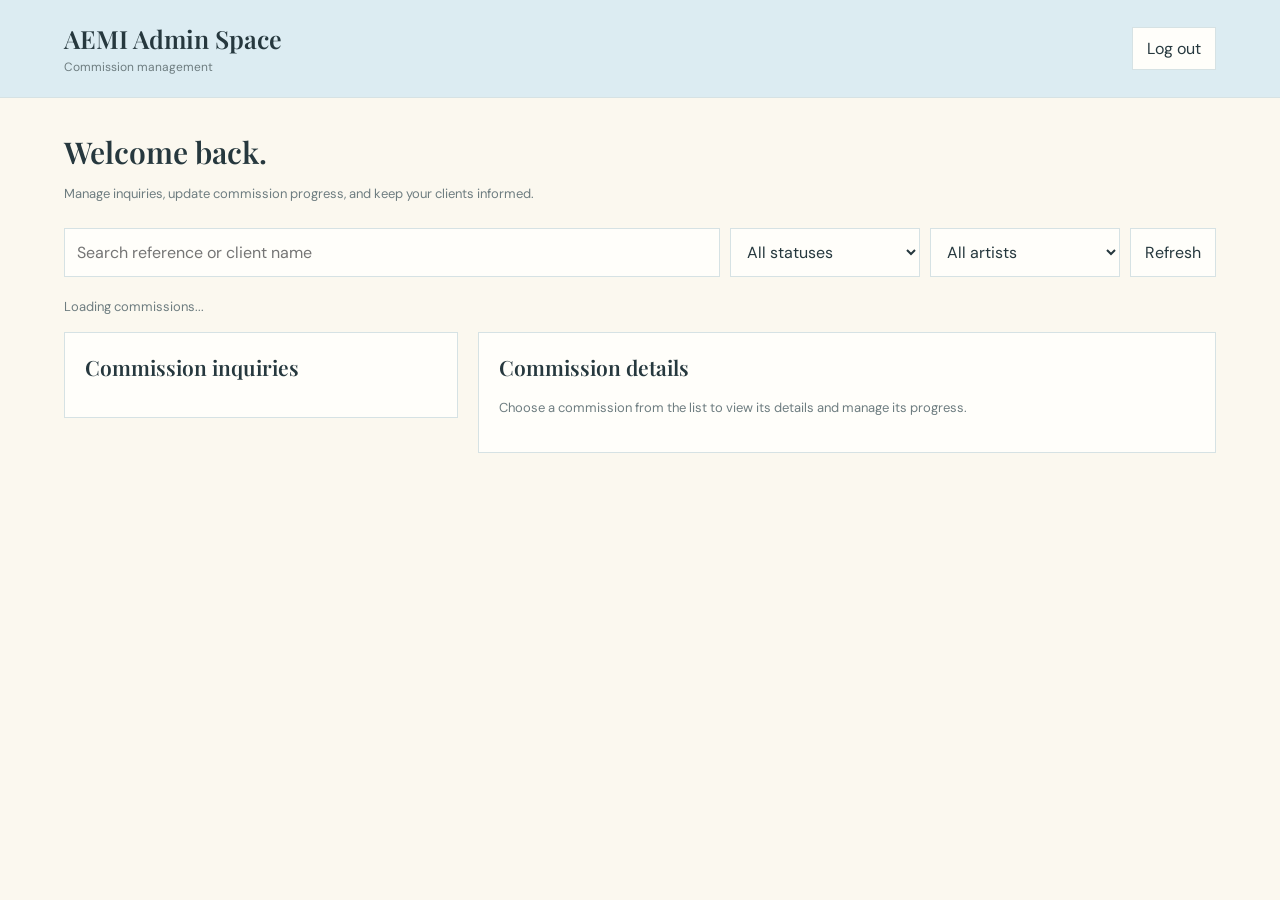
==== admin-dashboard.html @ c2c066cc "Create admin-dashboard.html" ====
<!DOCTYPE html>
<html lang="en">
<head>
  <meta charset="UTF-8">
  <meta name="viewport" content="width=device-width, initial-scale=1.0">
  <title>AEMI Admin Dashboard</title>
  <link rel="preconnect" href="https://fonts.googleapis.com">
  <link rel="preconnect" href="https://fonts.gstatic.com" crossorigin>
  <link href="https://fonts.googleapis.com/css2?family=DM+Sans:wght@400;500;600;700&family=Playfair+Display:wght@500;600;700&display=swap" rel="stylesheet">

  <style>
    :root {
      --blue: #dcecf2;
      --blue-light: #edf5f7;
      --blue-deep: #739aa8;
      --ivory: #fbf8ef;
      --ink: #26383e;
      --muted: #6e7d80;
      --line: #d6e2e4;
      --yellow: #f4e58f;
      --white: #fffefa;
      --red: #a64b4b;
    }

    * { box-sizing: border-box; }

    body {
      margin: 0;
      background: var(--ivory);
      color: var(--ink);
      font-family: "DM Sans", sans-serif;
    }

    button, input, textarea, select { font: inherit; }

    header {
      display: flex;
      justify-content: space-between;
      align-items: center;
      gap: 16px;
      padding: 22px 5%;
      background: var(--blue);
      border-bottom: 1px solid var(--line);
    }

    header h1 {
      margin: 0;
      font: 600 25px "Playfair Display", serif;
    }

    header p {
      margin: 4px 0 0;
      color: var(--muted);
      font-size: 12px;
    }

    button {
      cursor: pointer;
      border: 1px solid var(--line);
      background: var(--white);
      color: var(--ink);
      padding: 10px 14px;
    }

    button:hover { background: var(--yellow); }

    main {
      width: min(1200px, 90%);
      margin: 34px auto 70px;
    }

    .welcome {
      margin-bottom: 26px;
    }

    .welcome h2 {
      margin: 0;
      font: 600 30px "Playfair Display", serif;
    }

    .welcome p {
      color: var(--muted);
      font-size: 13px;
    }

    .toolbar {
      display: flex;
      flex-wrap: wrap;
      gap: 10px;
      margin-bottom: 20px;
    }

    .toolbar input, .toolbar select,
    .field input, .field textarea, .field select {
      width: 100%;
      padding: 12px;
      border: 1px solid var(--line);
      background: var(--white);
      color: var(--ink);
      outline-color: var(--blue-deep);
    }

    .toolbar input { flex: 1 1 220px; }
    .toolbar select { flex: 0 1 190px; }

    .layout {
      display: grid;
      grid-template-columns: minmax(260px, 0.8fr) minmax(0, 1.5fr);
      gap: 20px;
      align-items: start;
    }

    .panel {
      background: var(--white);
      border: 1px solid var(--line);
      padding: 20px;
    }

    .panel h3 {
      margin: 0 0 16px;
      font: 600 21px "Playfair Display", serif;
    }

    #commission-list {
      display: grid;
      gap: 10px;
    }

    .commission-item {
      width: 100%;
      padding: 14px;
      text-align: left;
      background: var(--ivory);
      border: 1px solid var(--line);
    }

    .commission-item.selected {
      border-color: var(--blue-deep);
      background: var(--blue-light);
    }

    .commission-item strong {
      display: block;
      margin-bottom: 5px;
    }

    .commission-item small {
      display: block;
      color: var(--muted);
      line-height: 1.6;
    }

    .status {
      display: inline-block;
      margin-top: 8px;
      padding: 4px 8px;
      background: var(--blue);
      font-size: 11px;
      text-transform: capitalize;
    }

    .detail-empty {
      color: var(--muted);
      font-size: 13px;
      line-height: 1.7;
    }

    .detail-block {
      padding: 13px 0;
      border-bottom: 1px solid var(--line);
    }

    .detail-block:last-child { border-bottom: 0; }

    .detail-label {
      display: block;
      margin-bottom: 5px;
      color: var(--muted);
      font-size: 11px;
      text-transform: uppercase;
      letter-spacing: 0.08em;
    }

    .detail-value {
      white-space: pre-wrap;
      overflow-wrap: anywhere;
      font-size: 14px;
      line-height: 1.7;
    }

    .field {
      display: grid;
      gap: 7px;
      margin: 15px 0;
    }

    .field label {
      font-size: 12px;
      font-weight: 700;
    }

    .field textarea {
      min-height: 90px;
      resize: vertical;
    }

    .primary-button {
      background: var(--blue);
      border-color: var(--blue-deep);
      font-weight: 700;
    }

    .danger-button {
      color: var(--red);
    }

    .history-item {
      padding: 12px 0;
      border-bottom: 1px solid var(--line);
    }

    .history-item:last-child { border-bottom: 0; }

    .history-item strong {
      font-size: 13px;
      text-transform: capitalize;
    }

    .history-item p {
      margin: 6px 0;
      font-size: 13px;
      line-height: 1.6;
    }

    .history-item small {
      color: var(--muted);
      font-size: 11px;
    }

    #message {
      margin: 14px 0;
      color: var(--muted);
      font-size: 13px;
      line-height: 1.6;
    }

    .error { color: var(--red) !important; }

    @media (max-width: 760px) {
      .layout { grid-template-columns: 1fr; }
      header { padding: 18px 5%; }
      header h1 { font-size: 21px; }
      main { margin-top: 25px; }
    }
  </style>
</head>

<body>
  <header>
    <div>
      <h1>AEMI Admin Space</h1>
      <p>Commission management</p>
    </div>
    <button id="logout-button" type="button">Log out</button>
  </header>

  <main>
    <section class="welcome">
      <h2 id="welcome-title">Welcome back.</h2>
      <p>Manage inquiries, update commission progress, and keep your clients informed.</p>
    </section>

    <div class="toolbar">
      <input id="search-input" type="search" placeholder="Search reference or client name">
      <select id="status-filter">
        <option value="">All statuses</option>
        <option value="inquiry_received">Inquiry received</option>
        <option value="discussion">Discussion</option>
        <option value="awaiting_payment">Awaiting payment</option>
        <option value="in_progress">In progress</option>
        <option value="for_review">For review</option>
        <option value="completed">Completed</option>
        <option value="cancelled">Cancelled</option>
      </select>
      <select id="artist-filter">
        <option value="">All artists</option>
        <option value="Yua">Yua</option>
        <option value="CJ">CJ</option>
      </select>
      <button id="refresh-button" type="button">Refresh</button>
    </div>

    <p id="message" role="status">Loading commissions...</p>

    <div class="layout">
      <section class="panel">
        <h3>Commission inquiries</h3>
        <div id="commission-list"></div>
      </section>

      <section class="panel">
        <div id="commission-detail">
          <h3>Commission details</h3>
          <p class="detail-empty">Choose a commission from the list to view its details and manage its progress.</p>
        </div>
      </section>
    </div>
  </main>

  <script type="module">
    import { createClient } from "https://esm.sh/@supabase/supabase-js@2";

    const SUPABASE_URL = "https://sonoqrxbbowgmidzhiwi.supabase.co";
    const SUPABASE_KEY = "sb_publishable_DTd8ysaf9mkHpbzJXGInPA_mkgjWKwO";

    const supabase = createClient(SUPABASE_URL, SUPABASE_KEY);

    const list = document.getElementById("commission-list");
    const detail = document.getElementById("commission-detail");
    const message = document.getElementById("message");
    const searchInput = document.getElementById("search-input");
    const statusFilter = document.getElementById("status-filter");
    const artistFilter = document.getElementById("artist-filter");

    let commissions = [];
    let selectedId = null;
    let currentUser = null;

    const statusLabels = {
      inquiry_received: "Inquiry received",
      discussion: "Discussion",
      awaiting_payment: "Awaiting payment",
      in_progress: "In progress",
      for_review: "For review",
      completed: "Completed",
      cancelled: "Cancelled"
    };

    function setMessage(text, isError = false) {
      message.textContent = text;
      message.classList.toggle("error", isError);
    }

    function formatDate(value) {
      if (!value) return "Not available";
      return new Date(value).toLocaleString();
    }

    function makeElement(tag, className, text) {
      const element = document.createElement(tag);
      if (className) element.className = className;
      if (text !== undefined) element.textContent = text;
      return element;
    }

    async function checkAdmin() {
      const { data: sessionData, error: sessionError } =
        await supabase.auth.getSession();

      if (sessionError || !sessionData.session) {
        window.location.replace("admin.html");
        return false;
      }

      currentUser = sessionData.session.user;

      const { data: profile, error } = await supabase
        .from("admin_users")
        .select("display_name, active")
        .eq("user_id", currentUser.id)
        .maybeSingle();

      if (error || !profile || profile.active !== true) {
        await supabase.auth.signOut();
        window.location.replace("admin.html");
        return false;
      }

      document.getElementById("welcome-title").textContent =
        `Welcome back, ${profile.display_name || "Admin"}.`;

      return true;
    }

    function renderList() {
      const search = searchInput.value.trim().toLowerCase();
      const status = statusFilter.value;
      const artist = artistFilter.value;

      const filtered = commissions.filter(item => {
        const matchesSearch =
          !search ||
          (item.tracking_reference || "").toLowerCase().includes(search) ||
          (item.client_name || "").toLowerCase().includes(search);

        const matchesStatus = !status || item.status === status;

        const matchesArtist =
          !artist || (item.preferred_artist || "").toLowerCase().includes(artist.toLowerCase());

        return matchesSearch && matchesStatus && matchesArtist;
      });

      list.replaceChildren();

      if (!filtered.length) {
        list.append(makeElement("p", "detail-empty", "No matching commissions found."));
        return;
      }

      filtered.forEach(item => {
        const button = makeElement("button", "commission-item");
        button.type = "button";

        if (item.id === selectedId) button.classList.add("selected");

        button.append(
          makeElement("strong", "", item.tracking_reference || "No reference"),
          makeElement("small", "", item.client_name || "Unnamed client"),
          makeElement("small", "", item.preferred_artist || "Artist not specified"),
          makeElement("span", "status", statusLabels[item.status] || item.status || "Unknown")
        );

        button.addEventListener("click", () => {
          selectedId = item.id;
          renderList();
          showCommission(item);
        });

        list.append(button);
      });
    }

    function addDetailBlock(container, label, value) {
      const block = makeElement("div", "detail-block");
      block.append(
        makeElement("span", "detail-label", label),
        makeElement("div", "detail-value", value || "Not provided")
      );
      container.append(block);
    }

    async function showCommission(item) {
      detail.replaceChildren();

      detail.append(makeElement("h3", "", "Commission details"));

      addDetailBlock(detail, "Tracking reference", item.tracking_reference);
      addDetailBlock(detail, "Client", item.client_name);
      addDetailBlock(detail, "Contact", item.client_contact);
      addDetailBlock(detail, "Preferred artist", item.preferred_artist);
      addDetailBlock(detail, "Project details", item.commission_details);
      addDetailBlock(detail, "Date submitted", formatDate(item.created_at));
      addDetailBlock(detail, "Last updated", formatDate(item.updated_at));

      const statusField = makeElement("div", "field");
      const statusLabel = makeElement("label", "", "Commission status");
      const statusSelect = document.createElement("select");
      statusSelect.id = "new-status";

      Object.entries(statusLabels).forEach(([value, label]) => {
        const option = document.createElement("option");
        option.value = value;
        option.textContent = label;
        if (item.status === value) option.selected = true;
        statusSelect.append(option);
      });

      statusField.append(statusLabel, statusSelect);

      const notesField = makeElement("div", "field");
      const notesLabel = makeElement("label", "", "Private admin notes");
      const notesInput = document.createElement("textarea");
      notesInput.id = "admin-notes";
      notesInput.value = item.admin_notes || "";
      notesInput.placeholder = "Notes for AEMI admins only...";
      notesField.append(notesLabel, notesInput);

      const saveNotesButton = makeElement("button", "primary-button", "Save private notes");
      saveNotesButton.type = "button";
      saveNotesButton.addEventListener("click", () => saveAdminNotes(item.id));

      const updateStatusButton = makeElement("button", "primary-button", "Save status");
      updateStatusButton.type = "button";
      updateStatusButton.addEventListener("click", () => saveStatus(item));

      detail.append(statusField, updateStatusButton, notesField, saveNotesButton);

      const historyHeading = makeElement("h3", "", "Public progress history");
      historyHeading.style.marginTop = "28px";
      detail.append(historyHeading);

      const updateField = makeElement("div", "field");
      const updateLabel = makeElement("label", "", "Message visible to the client");
      const updateInput = document.createElement("textarea");
      updateInput.id = "public-update";
      updateInput.placeholder = "Write a short progress update...";
      updateField.append(updateLabel, updateInput);

      const addUpdateButton = makeElement("button", "primary-button", "Add progress update");
      addUpdateButton.type = "button";
      addUpdateButton.addEventListener("click", () => addPublicUpdate(item));

      detail.append(updateField, addUpdateButton);

      const historyContainer = makeElement("div");
      historyContainer.id = "history-container";
      detail.append(historyContainer);

      await loadHistory(item.id, historyContainer);
    }

    async function loadHistory(commissionId, container) {
      container.replaceChildren(makeElement("p", "detail-empty", "Loading history..."));

      const { data, error } = await supabase
        .from("commission_updates")
        .select("status, public_note, created_at")
        .eq("commission_id", commissionId)
        .order("created_at", { ascending: false });

      container.replaceChildren();

      if (error) {
        container.append(makeElement("p", "detail-empty", "Could not load progress history."));
        return;
      }

      if (!data || !data.length) {
        container.append(makeElement("p", "detail-empty", "No progress updates yet."));
        return;
      }

      data.forEach(update => {
        const entry = makeElement("div", "history-item");
        entry.append(
          makeElement("strong", "", statusLabels[update.status] || update.status || "Update"),
          makeElement("p", "", update.public_note || ""),
          makeElement("small", "", formatDate(update.created_at))
        );
        container.append(entry);
      });
    }

    async function saveStatus(item) {
      const newStatus = document.getElementById("new-status").value;

      const { error } = await supabase
        .from("commissions")
        .update({ status: newStatus, updated_at: new Date().toISOString() })
        .eq("id", item.id);

      if (error) {
        setMessage("Status could not be saved: " + error.message, true);
        return;
      }

      setMessage("Commission status saved.");
      await loadCommissions(item.id);
    }

    async function saveAdminNotes(id) {
      const notes = document.getElementById("admin-notes").value;

      const { error } = await supabase
        .from("commissions")
        .update({ admin_notes: notes, updated_at: new Date().toISOString() })
        .eq("id", id);

      if (error) {
        setMessage("Private notes could not be saved: " + error.message, true);
        return;
      }

      setMessage("Private admin notes saved.");
      await loadCommissions(id);
    }

    async function addPublicUpdate(item) {
      const note = document.getElementById("public-update").value.trim();
      const newStatus = document.getElementById("new-status").value;

      if (!note) {
        setMessage("Please write a progress message first.", true);
        return;
      }

      const { error: updateError } = await supabase
        .from("commission_updates")
        .insert({
          commission_id: item.id,
          status: newStatus,
          public_note: note,
          changed_by: currentUser.id
        });

      if (updateError) {
        setMessage("Progress update could not be added: " + updateError.message, true);
        return;
      }

      const { error: statusError } = await supabase
        .from("commissions")
        .update({
          status: newStatus,
          updated_at: new Date().toISOString()
        })
        .eq("id", item.id);

      if (statusError) {
        setMessage("The history entry was added, but the commission status could not be updated: " + statusError.message, true);
        await loadCommissions(item.id);
        return;
      }

      setMessage("Progress update added successfully.");
      await loadCommissions(item.id);
    }

    async function loadCommissions(keepSelectedId = null) {
      setMessage("Loading commissions...");

      const { data, error } = await supabase
        .from("commissions")
        .select("id, tracking_reference, client_name, client_contact, preferred_artist, commission_details, status, admin_notes, created_at, updated_at")
        .order("created_at", { ascending: false });

      if (error) {
        setMessage("Could not load commissions: " + error.message, true);
        return;
      }

      commissions = data || [];
      selectedId = keepSelectedId;

      renderList();

      const selected = commissions.find(item => item.id === selectedId);

      if (selected) {
        await showCommission(selected);
      } else {
        detail.replaceChildren(
          makeElement("h3", "", "Commission details"),
          makeElement("p", "detail-empty", "Choose a commission from the list to view its details and manage its progress.")
        );
      }

      setMessage(`${commissions.length} commission(s) loaded.`);
    }

    document.getElementById("refresh-button").addEventListener("click", () => {
      loadCommissions(selectedId);
    });

    document.getElementById("logout-button").addEventListener("click", async () => {
      await supabase.auth.signOut();
      window.location.replace("admin.html");
    });

    searchInput.addEventListener("input", renderList);
    statusFilter.addEventListener("change", renderList);
    artistFilter.addEventListener("change", renderList);

    if (await checkAdmin()) {
      await loadCommissions();
    }
  </script>
</body>
</html>
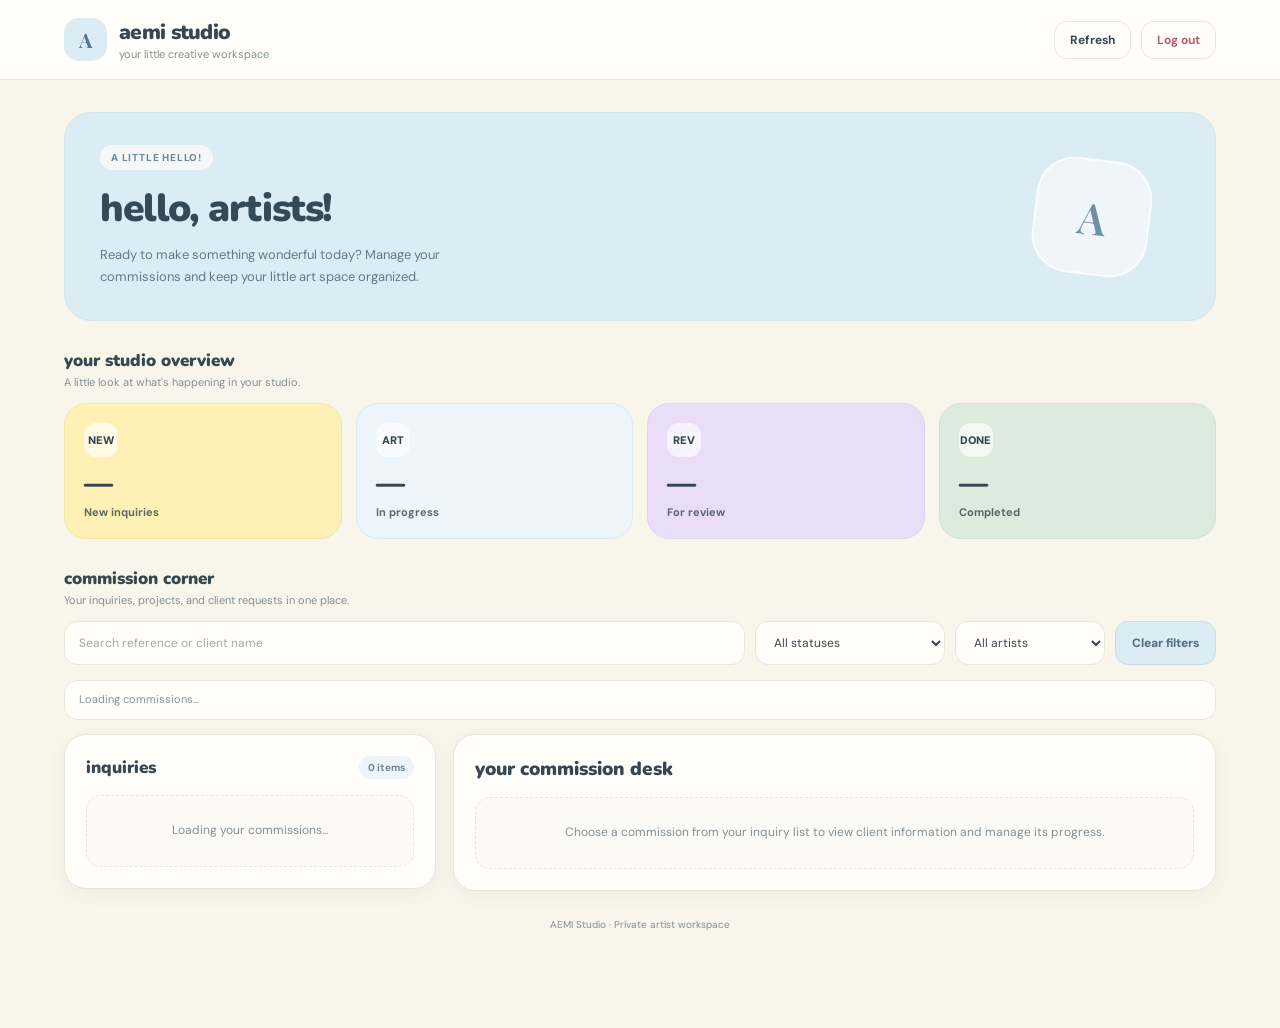
==== commit 1a437829: "Update admin-dashboard.html" ====
--- a/admin-dashboard.html
+++ b/admin-dashboard.html
@@ -1,125 +1,424 @@
+
 <!DOCTYPE html>
 <html lang="en">
 <head>
   <meta charset="UTF-8">
   <meta name="viewport" content="width=device-width, initial-scale=1.0">
-  <title>AEMI Admin Dashboard</title>
+  <meta name="theme-color" content="#f8f5ea">
+  <meta name="description" content="AEMI private artist workspace.">
+  <title>AEMI Studio — Admin Space</title>
+
   <link rel="preconnect" href="https://fonts.googleapis.com">
   <link rel="preconnect" href="https://fonts.gstatic.com" crossorigin>
-  <link href="https://fonts.googleapis.com/css2?family=DM+Sans:wght@400;500;600;700&family=Playfair+Display:wght@500;600;700&display=swap" rel="stylesheet">
+  <link href="https://fonts.googleapis.com/css2?family=DM+Sans:wght@400;500;600;700;800&family=Nunito:wght@400;500;600;700;800;900&family=Playfair+Display:wght@500;600;700&display=swap" rel="stylesheet">
 
   <style>
     :root {
-      --blue: #dcecf2;
-      --blue-light: #edf5f7;
-      --blue-deep: #739aa8;
-      --ivory: #fbf8ef;
-      --ink: #26383e;
-      --muted: #6e7d80;
-      --line: #d6e2e4;
-      --yellow: #f4e58f;
+      --blue: #dcecf5;
+      --blue-light: #edf5fa;
+      --blue-deep: #7299ad;
+
+      --yellow: #fff0b5;
+      --lavender: #e9ddf7;
+      --pink: #f8dde3;
+      --green: #dcebdd;
+
+      --ivory: #f8f5ea;
       --white: #fffefa;
-      --red: #a64b4b;
-    }
-
-    * { box-sizing: border-box; }
+      --ink: #354750;
+      --muted: #829096;
+      --line: #e9e5da;
+      --red: #b75d69;
+
+      --radius: 22px;
+      --shadow: 0 5px 20px rgba(65, 85, 95, 0.055);
+    }
+
+    * {
+      box-sizing: border-box;
+    }
 
     body {
       margin: 0;
+      min-height: 100vh;
       background: var(--ivory);
       color: var(--ink);
       font-family: "DM Sans", sans-serif;
     }
 
-    button, input, textarea, select { font: inherit; }
-
-    header {
-      display: flex;
-      justify-content: space-between;
-      align-items: center;
-      gap: 16px;
-      padding: 22px 5%;
-      background: var(--blue);
-      border-bottom: 1px solid var(--line);
-    }
-
-    header h1 {
-      margin: 0;
-      font: 600 25px "Playfair Display", serif;
-    }
-
-    header p {
-      margin: 4px 0 0;
-      color: var(--muted);
-      font-size: 12px;
+    button, input, textarea, select {
+      font: inherit;
     }
 
     button {
       cursor: pointer;
+    }
+
+    button:focus-visible,
+    input:focus-visible,
+    select:focus-visible,
+    textarea:focus-visible {
+      outline: 3px solid rgba(114, 153, 173, 0.35);
+      outline-offset: 2px;
+    }
+
+    /* HEADER */
+
+    .topbar {
+      display: flex;
+      align-items: center;
+      justify-content: space-between;
+      gap: 20px;
+      padding: 18px 5%;
+      background: var(--white);
+      border-bottom: 1px solid var(--line);
+    }
+
+    .brand {
+      display: flex;
+      align-items: center;
+      gap: 12px;
+    }
+
+    .brand-mark {
+      display: grid;
+      place-items: center;
+      width: 43px;
+      height: 43px;
+      border-radius: 15px;
+      background: var(--blue);
+      color: #54788c;
+      font-family: "Playfair Display", serif;
+      font-size: 20px;
+      font-weight: 700;
+    }
+
+    .brand-name {
+      margin: 0;
+      font-family: "Nunito", sans-serif;
+      font-size: 21px;
+      font-weight: 900;
+      letter-spacing: -0.7px;
+    }
+
+    .brand-subtitle {
+      margin: 1px 0 0;
+      color: var(--muted);
+      font-size: 11px;
+    }
+
+    .topbar-actions {
+      display: flex;
+      align-items: center;
+      gap: 10px;
+    }
+
+    .topbar-button {
+      padding: 10px 15px;
       border: 1px solid var(--line);
+      border-radius: 13px;
       background: var(--white);
       color: var(--ink);
-      padding: 10px 14px;
-    }
-
-    button:hover { background: var(--yellow); }
+      font-size: 12px;
+      font-weight: 700;
+      transition: 0.2s ease;
+    }
+
+    .topbar-button:hover {
+      background: var(--blue);
+    }
+
+    .logout-button {
+      color: var(--red);
+    }
+
+    .logout-button:hover {
+      background: var(--pink);
+    }
+
+    /* MAIN */
 
     main {
-      width: min(1200px, 90%);
-      margin: 34px auto 70px;
-    }
-
-    .welcome {
+      width: min(1240px, 90%);
+      margin: 32px auto 70px;
+    }
+
+    /* WELCOME */
+
+    .welcome-card {
+      position: relative;
+      overflow: hidden;
+      display: flex;
+      align-items: center;
+      justify-content: space-between;
+      gap: 20px;
+      min-height: 190px;
       margin-bottom: 26px;
-    }
-
-    .welcome h2 {
+      padding: 32px 35px;
+      border: 1px solid #d4e5ed;
+      border-radius: 27px;
+      background: var(--blue);
+    }
+
+    .welcome-copy {
+      position: relative;
+      z-index: 1;
+      max-width: 550px;
+    }
+
+    .welcome-label {
+      display: inline-block;
+      margin-bottom: 12px;
+      padding: 6px 11px;
+      border-radius: 20px;
+      background: rgba(255, 254, 250, 0.72);
+      color: #66889a;
+      font-size: 10px;
+      font-weight: 800;
+      letter-spacing: 0.08em;
+      text-transform: uppercase;
+    }
+
+    .welcome-card h2 {
       margin: 0;
-      font: 600 30px "Playfair Display", serif;
-    }
-
-    .welcome p {
+      color: #344a56;
+      font-family: "Nunito", sans-serif;
+      font-size: clamp(28px, 4vw, 39px);
+      font-weight: 900;
+      letter-spacing: -1.4px;
+    }
+
+    .welcome-card p {
+      max-width: 400px;
+      margin: 9px 0 0;
+      color: #617c89;
+      font-size: 13px;
+      line-height: 1.7;
+    }
+
+    .welcome-art {
+      display: grid;
+      place-items: center;
+      width: 116px;
+      height: 116px;
+      flex-shrink: 0;
+      margin-right: 30px;
+      border: 2px solid rgba(255,255,255,0.7);
+      border-radius: 38px;
+      background: rgba(255,255,255,0.55);
+      transform: rotate(7deg);
+    }
+
+    .welcome-art span {
+      color: #6d91a2;
+      font-family: "Playfair Display", serif;
+      font-size: 43px;
+      font-weight: 600;
+    }
+
+    /* SECTION HEADINGS */
+
+    .section-heading {
+      display: flex;
+      align-items: center;
+      justify-content: space-between;
+      gap: 12px;
+      margin: 28px 0 14px;
+    }
+
+    .section-heading h3 {
+      margin: 0;
+      font-family: "Nunito", sans-serif;
+      font-size: 17px;
+      font-weight: 900;
+    }
+
+    .section-heading p {
+      margin: 3px 0 0;
       color: var(--muted);
-      font-size: 13px;
-    }
+      font-size: 11px;
+    }
+
+    /* STATISTICS */
+
+    .stats-grid {
+      display: grid;
+      grid-template-columns: repeat(4, minmax(0, 1fr));
+      gap: 14px;
+    }
+
+    .stat-card {
+      position: relative;
+      overflow: hidden;
+      min-height: 135px;
+      padding: 19px;
+      border: 1px solid transparent;
+      border-radius: var(--radius);
+      transition: transform 0.2s ease, box-shadow 0.2s ease;
+    }
+
+    .stat-card:hover {
+      transform: translateY(-3px);
+      box-shadow: var(--shadow);
+    }
+
+    .stat-card.blue {
+      background: var(--blue-light);
+      border-color: #dceaf0;
+    }
+
+    .stat-card.yellow {
+      background: var(--yellow);
+      border-color: #f1e5ac;
+    }
+
+    .stat-card.lavender {
+      background: var(--lavender);
+      border-color: #e1d4f0;
+    }
+
+    .stat-card.green {
+      background: var(--green);
+      border-color: #d1e2d2;
+    }
+
+    .stat-icon {
+      display: grid;
+      place-items: center;
+      width: 34px;
+      height: 34px;
+      margin-bottom: 11px;
+      border-radius: 12px;
+      background: rgba(255,255,255,0.65);
+      font-size: 11px;
+      font-weight: 900;
+    }
+
+    .stat-card strong {
+      display: block;
+      font-family: "Nunito", sans-serif;
+      font-size: 29px;
+      font-weight: 900;
+      line-height: 1.1;
+    }
+
+    .stat-card span {
+      display: block;
+      margin-top: 5px;
+      font-size: 11px;
+      font-weight: 700;
+      opacity: 0.8;
+    }
+
+    /* TOOLBAR */
 
     .toolbar {
-      display: flex;
-      flex-wrap: wrap;
+      display: grid;
+      grid-template-columns: minmax(180px, 1fr) 190px 150px auto;
       gap: 10px;
-      margin-bottom: 20px;
-    }
-
-    .toolbar input, .toolbar select,
-    .field input, .field textarea, .field select {
+      margin-bottom: 15px;
+    }
+
+    .toolbar input,
+    .toolbar select,
+    .field input,
+    .field textarea,
+    .field select {
       width: 100%;
-      padding: 12px;
+      min-width: 0;
+      padding: 12px 14px;
       border: 1px solid var(--line);
+      border-radius: 13px;
       background: var(--white);
       color: var(--ink);
-      outline-color: var(--blue-deep);
-    }
-
-    .toolbar input { flex: 1 1 220px; }
-    .toolbar select { flex: 0 1 190px; }
+      font-size: 12px;
+    }
+
+    .toolbar input::placeholder,
+    .field textarea::placeholder {
+      color: #a0aaac;
+    }
+
+    .toolbar-button {
+      padding: 11px 16px;
+      border: 1px solid #c9dce5;
+      border-radius: 13px;
+      background: var(--blue);
+      color: #526f80;
+      font-size: 12px;
+      font-weight: 800;
+      transition: 0.2s ease;
+    }
+
+    .toolbar-button:hover {
+      background: #c8e0ec;
+    }
+
+    /* MESSAGE */
+
+    #message {
+      display: flex;
+      align-items: center;
+      min-height: 40px;
+      margin: 0 0 14px;
+      padding: 10px 14px;
+      border: 1px solid var(--line);
+      border-radius: 13px;
+      background: var(--white);
+      color: var(--muted);
+      font-size: 11px;
+      line-height: 1.6;
+    }
+
+    #message.error {
+      border-color: #f0c9ce;
+      background: #fff0f1;
+      color: var(--red);
+    }
+
+    /* WORKSPACE */
 
     .layout {
       display: grid;
-      grid-template-columns: minmax(260px, 0.8fr) minmax(0, 1.5fr);
-      gap: 20px;
+      grid-template-columns: minmax(260px, 0.78fr) minmax(0, 1.6fr);
+      gap: 17px;
       align-items: start;
     }
 
     .panel {
+      min-width: 0;
+      padding: 21px;
+      border: 1px solid var(--line);
+      border-radius: var(--radius);
       background: var(--white);
-      border: 1px solid var(--line);
-      padding: 20px;
-    }
-
-    .panel h3 {
-      margin: 0 0 16px;
-      font: 600 21px "Playfair Display", serif;
-    }
+      box-shadow: var(--shadow);
+    }
+
+    .panel-heading {
+      display: flex;
+      align-items: center;
+      justify-content: space-between;
+      gap: 10px;
+      margin-bottom: 16px;
+    }
+
+    .panel-heading h3 {
+      margin: 0;
+      font-family: "Nunito", sans-serif;
+      font-size: 17px;
+      font-weight: 900;
+    }
+
+    .panel-count {
+      padding: 5px 9px;
+      border-radius: 20px;
+      background: var(--blue-light);
+      color: #68899b;
+      font-size: 10px;
+      font-weight: 800;
+    }
+
+    /* COMMISSION LIST */
 
     #commission-list {
       display: grid;
@@ -127,184 +426,572 @@
     }
 
     .commission-item {
+      display: block;
       width: 100%;
       padding: 14px;
+      border: 1px solid var(--line);
+      border-radius: 15px;
+      background: #fcfaf5;
+      color: var(--ink);
       text-align: left;
-      background: var(--ivory);
-      border: 1px solid var(--line);
+      transition: 0.2s ease;
+    }
+
+    .commission-item:hover {
+      border-color: #c5dce6;
+      background: var(--blue-light);
+      transform: translateY(-1px);
     }
 
     .commission-item.selected {
       border-color: var(--blue-deep);
-      background: var(--blue-light);
+      background: #edf5fa;
+      box-shadow: 0 0 0 2px rgba(114,153,173,0.10);
     }
 
     .commission-item strong {
       display: block;
       margin-bottom: 5px;
+      font-size: 13px;
+      font-weight: 800;
+      overflow-wrap: anywhere;
     }
 
     .commission-item small {
       display: block;
       color: var(--muted);
-      line-height: 1.6;
+      font-size: 11px;
+      line-height: 1.7;
+      overflow-wrap: anywhere;
     }
 
     .status {
-      display: inline-block;
-      margin-top: 8px;
-      padding: 4px 8px;
+      display: inline-flex;
+      align-items: center;
+      margin-top: 9px;
+      padding: 5px 9px;
+      border-radius: 20px;
       background: var(--blue);
-      font-size: 11px;
-      text-transform: capitalize;
+      color: #577c8d;
+      font-size: 10px;
+      font-weight: 800;
+    }
+
+    .status[data-status="inquiry_received"] {
+      background: var(--yellow);
+      color: #826c36;
+    }
+
+    .status[data-status="discussion"] {
+      background: var(--lavender);
+      color: #786394;
+    }
+
+    .status[data-status="awaiting_payment"] {
+      background: var(--pink);
+      color: #965d6a;
+    }
+
+    .status[data-status="in_progress"] {
+      background: var(--blue);
+      color: #557d92;
+    }
+
+    .status[data-status="for_review"] {
+      background: #f3e4c9;
+      color: #8d7044;
+    }
+
+    .status[data-status="completed"] {
+      background: var(--green);
+      color: #55785c;
+    }
+
+    .status[data-status="cancelled"] {
+      background: #f2e3e3;
+      color: #9b5c5c;
     }
 
     .detail-empty {
       color: var(--muted);
-      font-size: 13px;
-      line-height: 1.7;
+      font-size: 12px;
+      line-height: 1.8;
+    }
+
+    /* DETAIL AREA */
+
+    #commission-detail h3 {
+      margin: 0 0 15px;
+      font-family: "Nunito", sans-serif;
+      font-size: 19px;
+      font-weight: 900;
     }
 
     .detail-block {
       padding: 13px 0;
-      border-bottom: 1px solid var(--line);
-    }
-
-    .detail-block:last-child { border-bottom: 0; }
+      border-bottom: 1px dashed var(--line);
+    }
+
+    .detail-block:last-child {
+      border-bottom: 0;
+    }
 
     .detail-label {
       display: block;
-      margin-bottom: 5px;
+      margin-bottom: 6px;
       color: var(--muted);
-      font-size: 11px;
+      font-size: 10px;
+      font-weight: 800;
+      letter-spacing: 0.07em;
       text-transform: uppercase;
-      letter-spacing: 0.08em;
     }
 
     .detail-value {
       white-space: pre-wrap;
       overflow-wrap: anywhere;
-      font-size: 14px;
-      line-height: 1.7;
-    }
+      font-size: 13px;
+      line-height: 1.8;
+    }
+
+    /* FORMS */
 
     .field {
       display: grid;
-      gap: 7px;
-      margin: 15px 0;
+      gap: 8px;
+      margin: 16px 0;
     }
 
     .field label {
+      color: var(--ink);
+      font-size: 11px;
+      font-weight: 800;
+    }
+
+    .field textarea {
+      min-height: 95px;
+      resize: vertical;
+      line-height: 1.7;
+    }
+
+    .field select {
+      cursor: pointer;
+    }
+
+    .action-row {
+      display: flex;
+      flex-wrap: wrap;
+      gap: 9px;
+      margin-top: 12px;
+    }
+
+    .primary-button,
+    .secondary-button {
+      min-height: 40px;
+      padding: 10px 15px;
+      border: 1px solid #c9dce5;
+      border-radius: 12px;
+      background: var(--blue);
+      color: #526f80;
+      font-size: 11px;
+      font-weight: 800;
+      transition: 0.2s ease;
+    }
+
+    .primary-button:hover {
+      background: #c8e0ec;
+    }
+
+    .secondary-button {
+      border-color: var(--line);
+      background: #fff8e7;
+      color: #817044;
+    }
+
+    .secondary-button:hover {
+      background: var(--yellow);
+    }
+
+    button:disabled {
+      opacity: 0.55;
+      cursor: not-allowed;
+      transform: none !important;
+    }
+
+    /* DETAIL SECTIONS */
+
+    .detail-section {
+      margin-top: 25px;
+      padding-top: 20px;
+      border-top: 1px dashed var(--line);
+    }
+
+    .detail-section-heading {
+      margin-bottom: 13px;
+    }
+
+    .detail-section-heading h4 {
+      margin: 0;
+      font-family: "Nunito", sans-serif;
+      font-size: 15px;
+      font-weight: 900;
+    }
+
+    .detail-section-heading p {
+      margin: 4px 0 0;
+      color: var(--muted);
+      font-size: 11px;
+      line-height: 1.6;
+    }
+
+    /* HISTORY */
+
+    #history-container {
+      margin-top: 17px;
+    }
+
+    .history-item {
+      padding: 13px 0;
+      border-bottom: 1px dashed var(--line);
+    }
+
+    .history-item:last-child {
+      border-bottom: 0;
+    }
+
+    .history-item strong {
+      display: inline-block;
       font-size: 12px;
-      font-weight: 700;
-    }
-
-    .field textarea {
-      min-height: 90px;
-      resize: vertical;
-    }
-
-    .primary-button {
-      background: var(--blue);
-      border-color: var(--blue-deep);
-      font-weight: 700;
-    }
-
-    .danger-button {
-      color: var(--red);
-    }
-
-    .history-item {
-      padding: 12px 0;
-      border-bottom: 1px solid var(--line);
-    }
-
-    .history-item:last-child { border-bottom: 0; }
-
-    .history-item strong {
-      font-size: 13px;
-      text-transform: capitalize;
+      font-weight: 800;
     }
 
     .history-item p {
-      margin: 6px 0;
-      font-size: 13px;
-      line-height: 1.6;
+      margin: 7px 0;
+      color: #61727a;
+      font-size: 12px;
+      line-height: 1.7;
+      overflow-wrap: anywhere;
     }
 
     .history-item small {
       color: var(--muted);
-      font-size: 11px;
-    }
-
-    #message {
-      margin: 14px 0;
+      font-size: 10px;
+    }
+
+    /* EMPTY STATE */
+
+    .empty-state {
+      padding: 24px 12px;
+      border: 1px dashed var(--line);
+      border-radius: 15px;
+      background: #fcfaf5;
       color: var(--muted);
-      font-size: 13px;
-      line-height: 1.6;
-    }
-
-    .error { color: var(--red) !important; }
-
-    @media (max-width: 760px) {
-      .layout { grid-template-columns: 1fr; }
-      header { padding: 18px 5%; }
-      header h1 { font-size: 21px; }
-      main { margin-top: 25px; }
+      font-size: 12px;
+      line-height: 1.8;
+      text-align: center;
+    }
+
+    /* FOOTER */
+
+    footer {
+      padding: 25px 10px;
+      color: var(--muted);
+      font-size: 10px;
+      line-height: 1.7;
+      text-align: center;
+    }
+
+    /* RESPONSIVE */
+
+    @media (max-width: 900px) {
+      .stats-grid {
+        grid-template-columns: repeat(2, minmax(0, 1fr));
+      }
+
+      .toolbar {
+        grid-template-columns: 1fr 1fr;
+      }
+
+      .toolbar input {
+        grid-column: 1 / -1;
+      }
+
+      .layout {
+        grid-template-columns: minmax(230px, 0.8fr) minmax(0, 1.3fr);
+      }
+    }
+
+    @media (max-width: 650px) {
+      .topbar {
+        padding: 15px 5%;
+      }
+
+      .brand-mark {
+        width: 39px;
+        height: 39px;
+      }
+
+      .brand-name {
+        font-size: 18px;
+      }
+
+      .topbar-button {
+        padding: 9px 11px;
+        font-size: 11px;
+      }
+
+      main {
+        width: 92%;
+        margin-top: 22px;
+      }
+
+      .welcome-card {
+        min-height: 165px;
+        padding: 23px;
+        border-radius: 22px;
+      }
+
+      .welcome-card h2 {
+        font-size: 28px;
+      }
+
+      .welcome-card p {
+        font-size: 11px;
+      }
+
+      .welcome-art {
+        width: 75px;
+        height: 75px;
+        margin-right: 3px;
+        border-radius: 25px;
+      }
+
+      .welcome-art span {
+        font-size: 30px;
+      }
+
+      .stats-grid {
+        gap: 10px;
+      }
+
+      .stat-card {
+        min-height: 120px;
+        padding: 15px;
+        border-radius: 18px;
+      }
+
+      .stat-card strong {
+        font-size: 25px;
+      }
+
+      .toolbar {
+        grid-template-columns: 1fr 1fr;
+      }
+
+      .toolbar select,
+      .toolbar button {
+        width: 100%;
+      }
+
+      .layout {
+        grid-template-columns: 1fr;
+      }
+
+      .panel {
+        padding: 17px;
+      }
+
+      .commission-item {
+        padding: 13px;
+      }
+    }
+
+    @media (max-width: 390px) {
+      .welcome-art {
+        display: none;
+      }
+
+      .toolbar {
+        grid-template-columns: 1fr;
+      }
+
+      .toolbar input {
+        grid-column: auto;
+      }
+
+      .topbar-actions {
+        gap: 6px;
+      }
+
+      .topbar-button {
+        padding: 8px;
+      }
+    }
+
+    @media (prefers-reduced-motion: reduce) {
+      *, *::before, *::after {
+        scroll-behavior: auto !important;
+        transition-duration: 0.01ms !important;
+        animation-duration: 0.01ms !important;
+      }
     }
   </style>
 </head>
 
 <body>
-  <header>
-    <div>
-      <h1>AEMI Admin Space</h1>
-      <p>Commission management</p>
+
+  <header class="topbar">
+    <div class="brand">
+      <div class="brand-mark">A</div>
+      <div>
+        <h1 class="brand-name">aemi studio</h1>
+        <p class="brand-subtitle">your little creative workspace</p>
+      </div>
     </div>
-    <button id="logout-button" type="button">Log out</button>
+
+    <div class="topbar-actions">
+      <button class="topbar-button" id="refresh-button" type="button">
+        Refresh
+      </button>
+      <button class="topbar-button logout-button" id="logout-button" type="button">
+        Log out
+      </button>
+    </div>
   </header>
 
   <main>
-    <section class="welcome">
-      <h2 id="welcome-title">Welcome back.</h2>
-      <p>Manage inquiries, update commission progress, and keep your clients informed.</p>
+
+    <!-- WELCOME -->
+
+    <section class="welcome-card">
+      <div class="welcome-copy">
+        <span class="welcome-label">A little hello!</span>
+        <h2 id="welcome-title">hello, artists!</h2>
+        <p>
+          Ready to make something wonderful today?
+          Manage your commissions and keep your little art space organized.
+        </p>
+      </div>
+
+      <div class="welcome-art" aria-hidden="true">
+        <span>A</span>
+      </div>
     </section>
 
-    <div class="toolbar">
-      <input id="search-input" type="search" placeholder="Search reference or client name">
-      <select id="status-filter">
-        <option value="">All statuses</option>
-        <option value="inquiry_received">Inquiry received</option>
-        <option value="discussion">Discussion</option>
-        <option value="awaiting_payment">Awaiting payment</option>
-        <option value="in_progress">In progress</option>
-        <option value="for_review">For review</option>
-        <option value="completed">Completed</option>
-        <option value="cancelled">Cancelled</option>
-      </select>
-      <select id="artist-filter">
-        <option value="">All artists</option>
-        <option value="Yua">Yua</option>
-        <option value="CJ">CJ</option>
-      </select>
-      <button id="refresh-button" type="button">Refresh</button>
-    </div>
-
-    <p id="message" role="status">Loading commissions...</p>
-
-    <div class="layout">
-      <section class="panel">
-        <h3>Commission inquiries</h3>
-        <div id="commission-list"></div>
-      </section>
-
-      <section class="panel">
-        <div id="commission-detail">
-          <h3>Commission details</h3>
-          <p class="detail-empty">Choose a commission from the list to view its details and manage its progress.</p>
+    <!-- STATISTICS -->
+
+    <section aria-labelledby="overview-heading">
+      <div class="section-heading">
+        <div>
+          <h3 id="overview-heading">your studio overview</h3>
+          <p>A little look at what's happening in your studio.</p>
         </div>
-      </section>
-    </div>
+      </div>
+
+      <div class="stats-grid">
+        <article class="stat-card yellow">
+          <div class="stat-icon">NEW</div>
+          <strong id="stat-inquiries">—</strong>
+          <span>New inquiries</span>
+        </article>
+
+        <article class="stat-card blue">
+          <div class="stat-icon">ART</div>
+          <strong id="stat-progress">—</strong>
+          <span>In progress</span>
+        </article>
+
+        <article class="stat-card lavender">
+          <div class="stat-icon">REV</div>
+          <strong id="stat-review">—</strong>
+          <span>For review</span>
+        </article>
+
+        <article class="stat-card green">
+          <div class="stat-icon">DONE</div>
+          <strong id="stat-completed">—</strong>
+          <span>Completed</span>
+        </article>
+      </div>
+    </section>
+
+    <!-- COMMISSION MANAGEMENT -->
+
+    <section aria-labelledby="commission-heading">
+      <div class="section-heading">
+        <div>
+          <h3 id="commission-heading">commission corner</h3>
+          <p>Your inquiries, projects, and client requests in one place.</p>
+        </div>
+      </div>
+
+      <div class="toolbar">
+        <input
+          id="search-input"
+          type="search"
+          placeholder="Search reference or client name"
+          aria-label="Search commissions"
+        >
+
+        <select id="status-filter" aria-label="Filter by status">
+          <option value="">All statuses</option>
+          <option value="inquiry_received">Inquiry received</option>
+          <option value="discussion">Discussion</option>
+          <option value="awaiting_payment">Awaiting payment</option>
+          <option value="in_progress">In progress</option>
+          <option value="for_review">For review</option>
+          <option value="completed">Completed</option>
+          <option value="cancelled">Cancelled</option>
+        </select>
+
+        <select id="artist-filter" aria-label="Filter by artist">
+          <option value="">All artists</option>
+          <option value="Yua">Yua</option>
+          <option value="CJ">CJ</option>
+        </select>
+
+        <button class="toolbar-button" id="clear-filters" type="button">
+          Clear filters
+        </button>
+      </div>
+
+      <p id="message" role="status" aria-live="polite">
+        Loading commissions...
+      </p>
+
+      <div class="layout">
+
+        <!-- COMMISSION LIST -->
+
+        <section class="panel">
+          <div class="panel-heading">
+            <h3>inquiries</h3>
+            <span class="panel-count" id="list-count">0 items</span>
+          </div>
+
+          <div id="commission-list">
+            <div class="empty-state">Loading your commissions...</div>
+          </div>
+        </section>
+
+        <!-- COMMISSION DETAILS -->
+
+        <section class="panel">
+          <div id="commission-detail">
+            <h3>your commission desk</h3>
+            <div class="empty-state">
+              Choose a commission from your inquiry list to view
+              client information and manage its progress.
+            </div>
+          </div>
+        </section>
+
+      </div>
+    </section>
+
+    <footer>
+      AEMI Studio · Private artist workspace
+    </footer>
+
   </main>
 
   <script type="module">
@@ -343,15 +1030,23 @@
 
     function formatDate(value) {
       if (!value) return "Not available";
+
       return new Date(value).toLocaleString();
     }
 
     function makeElement(tag, className, text) {
       const element = document.createElement(tag);
+
       if (className) element.className = className;
-      if (text !== undefined) element.textContent = text;
+
+      if (text !== undefined) {
+        element.textContent = text;
+      }
+
       return element;
     }
+
+    /* AUTHENTICATION */
 
     async function checkAdmin() {
       const { data: sessionData, error: sessionError } =
@@ -377,48 +1072,116 @@
       }
 
       document.getElementById("welcome-title").textContent =
-        `Welcome back, ${profile.display_name || "Admin"}.`;
+        `hello, ${profile.display_name || "artists"}!`;
 
       return true;
     }
 
-    function renderList() {
+    /* STATISTICS */
+
+    function updateStatistics() {
+      const count = status =>
+        commissions.filter(item => item.status === status).length;
+
+      document.getElementById("stat-inquiries").textContent =
+        count("inquiry_received");
+
+      document.getElementById("stat-progress").textContent =
+        count("in_progress");
+
+      document.getElementById("stat-review").textContent =
+        count("for_review");
+
+      document.getElementById("stat-completed").textContent =
+        count("completed");
+    }
+
+    /* FILTERING AND LIST */
+
+    function getFilteredCommissions() {
       const search = searchInput.value.trim().toLowerCase();
       const status = statusFilter.value;
       const artist = artistFilter.value;
 
-      const filtered = commissions.filter(item => {
+      return commissions.filter(item => {
         const matchesSearch =
           !search ||
           (item.tracking_reference || "").toLowerCase().includes(search) ||
           (item.client_name || "").toLowerCase().includes(search);
 
-        const matchesStatus = !status || item.status === status;
+        const matchesStatus =
+          !status || item.status === status;
 
         const matchesArtist =
-          !artist || (item.preferred_artist || "").toLowerCase().includes(artist.toLowerCase());
+          !artist ||
+          (item.preferred_artist || "")
+            .toLowerCase()
+            .includes(artist.toLowerCase());
 
         return matchesSearch && matchesStatus && matchesArtist;
       });
+    }
+
+    function renderList() {
+      const filtered = getFilteredCommissions();
 
       list.replaceChildren();
 
+      document.getElementById("list-count").textContent =
+        `${filtered.length} ${filtered.length === 1 ? "item" : "items"}`;
+
       if (!filtered.length) {
-        list.append(makeElement("p", "detail-empty", "No matching commissions found."));
+        list.append(
+          makeElement(
+            "div",
+            "empty-state",
+            commissions.length
+              ? "No matching commissions found. Try adjusting your filters."
+              : "No commissions have been submitted yet."
+          )
+        );
+
         return;
       }
 
       filtered.forEach(item => {
         const button = makeElement("button", "commission-item");
+
         button.type = "button";
-
-        if (item.id === selectedId) button.classList.add("selected");
+        button.setAttribute(
+          "aria-pressed",
+          String(item.id === selectedId)
+        );
+
+        if (item.id === selectedId) {
+          button.classList.add("selected");
+        }
+
+        const status = makeElement(
+          "span",
+          "status",
+          statusLabels[item.status] || item.status || "Unknown"
+        );
+
+        status.dataset.status = item.status || "";
 
         button.append(
-          makeElement("strong", "", item.tracking_reference || "No reference"),
-          makeElement("small", "", item.client_name || "Unnamed client"),
-          makeElement("small", "", item.preferred_artist || "Artist not specified"),
-          makeElement("span", "status", statusLabels[item.status] || item.status || "Unknown")
+          makeElement(
+            "strong",
+            "",
+            item.tracking_reference || "No reference"
+          ),
+          makeElement(
+            "small",
+            "",
+            item.client_name || "Unnamed client"
+          ),
+          makeElement(
+            "small",
+            "",
+            item.preferred_artist || "Artist not specified"
+          ),
+          status
         );
 
         button.addEventListener("click", () => {
@@ -431,87 +1194,287 @@
       });
     }
 
+    /* COMMISSION DETAILS */
+
     function addDetailBlock(container, label, value) {
       const block = makeElement("div", "detail-block");
+
       block.append(
         makeElement("span", "detail-label", label),
-        makeElement("div", "detail-value", value || "Not provided")
-      );
+        makeElement(
+          "div",
+          "detail-value",
+          value || "Not provided"
+        )
+      );
+
       container.append(block);
     }
 
     async function showCommission(item) {
       detail.replaceChildren();
 
-      detail.append(makeElement("h3", "", "Commission details"));
-
-      addDetailBlock(detail, "Tracking reference", item.tracking_reference);
-      addDetailBlock(detail, "Client", item.client_name);
-      addDetailBlock(detail, "Contact", item.client_contact);
-      addDetailBlock(detail, "Preferred artist", item.preferred_artist);
-      addDetailBlock(detail, "Project details", item.commission_details);
-      addDetailBlock(detail, "Date submitted", formatDate(item.created_at));
-      addDetailBlock(detail, "Last updated", formatDate(item.updated_at));
+      detail.append(
+        makeElement("h3", "", "commission details")
+      );
+
+      addDetailBlock(
+        detail,
+        "Tracking reference",
+        item.tracking_reference
+      );
+
+      addDetailBlock(
+        detail,
+        "Client",
+        item.client_name
+      );
+
+      addDetailBlock(
+        detail,
+        "Contact",
+        item.client_contact
+      );
+
+      addDetailBlock(
+        detail,
+        "Preferred artist",
+        item.preferred_artist
+      );
+
+      addDetailBlock(
+        detail,
+        "Project details",
+        item.commission_details
+      );
+
+      addDetailBlock(
+        detail,
+        "Date submitted",
+        formatDate(item.created_at)
+      );
+
+      addDetailBlock(
+        detail,
+        "Last updated",
+        formatDate(item.updated_at)
+      );
+
+      /* STATUS */
 
       const statusField = makeElement("div", "field");
-      const statusLabel = makeElement("label", "", "Commission status");
+      const statusLabel = makeElement(
+        "label",
+        "",
+        "Commission status"
+      );
+
+      statusLabel.htmlFor = "new-status";
+
       const statusSelect = document.createElement("select");
       statusSelect.id = "new-status";
 
       Object.entries(statusLabels).forEach(([value, label]) => {
         const option = document.createElement("option");
+
         option.value = value;
         option.textContent = label;
-        if (item.status === value) option.selected = true;
+
+        if (item.status === value) {
+          option.selected = true;
+        }
+
         statusSelect.append(option);
       });
 
       statusField.append(statusLabel, statusSelect);
 
+      const updateStatusButton = makeElement(
+        "button",
+        "primary-button",
+        "Save status"
+      );
+
+      updateStatusButton.type = "button";
+
+      updateStatusButton.addEventListener(
+        "click",
+        () => saveStatus(item)
+      );
+
+      const statusActions = makeElement("div", "action-row");
+      statusActions.append(updateStatusButton);
+
+      detail.append(statusField, statusActions);
+
+      /* PRIVATE NOTES */
+
+      const notesSection = makeElement("div", "detail-section");
+
+      const notesHeading = makeElement(
+        "div",
+        "detail-section-heading"
+      );
+
+      notesHeading.append(
+        makeElement("h4", "", "private admin notes"),
+        makeElement(
+          "p",
+          "",
+          "Only AEMI admins should see these notes."
+        )
+      );
+
       const notesField = makeElement("div", "field");
-      const notesLabel = makeElement("label", "", "Private admin notes");
+
+      const notesLabel = makeElement(
+        "label",
+        "",
+        "Internal notes"
+      );
+
+      notesLabel.htmlFor = "admin-notes";
+
       const notesInput = document.createElement("textarea");
+
       notesInput.id = "admin-notes";
       notesInput.value = item.admin_notes || "";
-      notesInput.placeholder = "Notes for AEMI admins only...";
+      notesInput.placeholder =
+        "Write reminders or important information for the team...";
+
       notesField.append(notesLabel, notesInput);
 
-      const saveNotesButton = makeElement("button", "primary-button", "Save private notes");
+      const saveNotesButton = makeElement(
+        "button",
+        "secondary-button",
+        "Save private notes"
+      );
+
       saveNotesButton.type = "button";
-      saveNotesButton.addEventListener("click", () => saveAdminNotes(item.id));
-
-      const updateStatusButton = makeElement("button", "primary-button", "Save status");
-      updateStatusButton.type = "button";
-      updateStatusButton.addEventListener("click", () => saveStatus(item));
-
-      detail.append(statusField, updateStatusButton, notesField, saveNotesButton);
-
-      const historyHeading = makeElement("h3", "", "Public progress history");
-      historyHeading.style.marginTop = "28px";
-      detail.append(historyHeading);
+
+      saveNotesButton.addEventListener(
+        "click",
+        () => saveAdminNotes(item.id)
+      );
+
+      const notesActions = makeElement("div", "action-row");
+      notesActions.append(saveNotesButton);
+
+      notesSection.append(
+        notesHeading,
+        notesField,
+        notesActions
+      );
+
+      detail.append(notesSection);
+
+      /* PUBLIC PROGRESS UPDATES */
+
+      const updateSection = makeElement(
+        "div",
+        "detail-section"
+      );
+
+      const updateHeading = makeElement(
+        "div",
+        "detail-section-heading"
+      );
+
+      updateHeading.append(
+        makeElement("h4", "", "client progress update"),
+        makeElement(
+          "p",
+          "",
+          "This message will be visible to the client."
+        )
+      );
 
       const updateField = makeElement("div", "field");
-      const updateLabel = makeElement("label", "", "Message visible to the client");
+
+      const updateLabel = makeElement(
+        "label",
+        "",
+        "Message for the client"
+      );
+
+      updateLabel.htmlFor = "public-update";
+
       const updateInput = document.createElement("textarea");
+
       updateInput.id = "public-update";
-      updateInput.placeholder = "Write a short progress update...";
+      updateInput.placeholder =
+        "Write a short update about the commission...";
+
       updateField.append(updateLabel, updateInput);
 
-      const addUpdateButton = makeElement("button", "primary-button", "Add progress update");
+      const addUpdateButton = makeElement(
+        "button",
+        "primary-button",
+        "Publish progress update"
+      );
+
       addUpdateButton.type = "button";
-      addUpdateButton.addEventListener("click", () => addPublicUpdate(item));
-
-      detail.append(updateField, addUpdateButton);
+
+      addUpdateButton.addEventListener(
+        "click",
+        () => addPublicUpdate(item)
+      );
+
+      const updateActions = makeElement("div", "action-row");
+      updateActions.append(addUpdateButton);
+
+      updateSection.append(
+        updateHeading,
+        updateField,
+        updateActions
+      );
+
+      detail.append(updateSection);
+
+      /* HISTORY */
+
+      const historySection = makeElement(
+        "div",
+        "detail-section"
+      );
+
+      const historyHeading = makeElement(
+        "div",
+        "detail-section-heading"
+      );
+
+      historyHeading.append(
+        makeElement("h4", "", "progress history"),
+        makeElement(
+          "p",
+          "",
+          "A record of updates shared with this client."
+        )
+      );
 
       const historyContainer = makeElement("div");
       historyContainer.id = "history-container";
-      detail.append(historyContainer);
+
+      historySection.append(
+        historyHeading,
+        historyContainer
+      );
+
+      detail.append(historySection);
 
       await loadHistory(item.id, historyContainer);
     }
 
+    /* HISTORY */
+
     async function loadHistory(commissionId, container) {
-      container.replaceChildren(makeElement("p", "detail-empty", "Loading history..."));
+      container.replaceChildren(
+        makeElement(
+          "p",
+          "detail-empty",
+          "Loading history..."
+        )
+      );
 
       const { data, error } = await supabase
         .from("commission_updates")
@@ -519,69 +1482,144 @@
         .eq("commission_id", commissionId)
         .order("created_at", { ascending: false });
 
+      if (error) {
+        container.replaceChildren(
+          makeElement(
+            "p",
+            "detail-empty",
+            "Could not load progress history."
+          )
+        );
+
+        return;
+      }
+
       container.replaceChildren();
 
-      if (error) {
-        container.append(makeElement("p", "detail-empty", "Could not load progress history."));
-        return;
-      }
-
       if (!data || !data.length) {
-        container.append(makeElement("p", "detail-empty", "No progress updates yet."));
+        container.append(
+          makeElement(
+            "div",
+            "empty-state",
+            "No progress updates yet."
+          )
+        );
+
         return;
       }
 
       data.forEach(update => {
         const entry = makeElement("div", "history-item");
+
+        const status = makeElement(
+          "span",
+          "status",
+          statusLabels[update.status] || update.status || "Update"
+        );
+
+        status.dataset.status = update.status || "";
+
         entry.append(
-          makeElement("strong", "", statusLabels[update.status] || update.status || "Update"),
-          makeElement("p", "", update.public_note || ""),
-          makeElement("small", "", formatDate(update.created_at))
+          status,
+          makeElement(
+            "p",
+            "",
+            update.public_note || ""
+          ),
+          makeElement(
+            "small",
+            "",
+            formatDate(update.created_at)
+          )
         );
+
         container.append(entry);
       });
     }
 
+    /* SAVE STATUS */
+
     async function saveStatus(item) {
-      const newStatus = document.getElementById("new-status").value;
+      const statusSelect = document.getElementById("new-status");
+
+      if (!statusSelect) return;
+
+      const newStatus = statusSelect.value;
 
       const { error } = await supabase
         .from("commissions")
-        .update({ status: newStatus, updated_at: new Date().toISOString() })
+        .update({
+          status: newStatus,
+          updated_at: new Date().toISOString()
+        })
         .eq("id", item.id);
 
       if (error) {
-        setMessage("Status could not be saved: " + error.message, true);
+        setMessage(
+          "Status could not be saved: " + error.message,
+          true
+        );
+
         return;
       }
 
-      setMessage("Commission status saved.");
+      setMessage("Commission status saved successfully.");
+
       await loadCommissions(item.id);
     }
 
+    /* SAVE PRIVATE NOTES */
+
     async function saveAdminNotes(id) {
-      const notes = document.getElementById("admin-notes").value;
+      const notesInput = document.getElementById("admin-notes");
+
+      if (!notesInput) return;
+
+      const notes = notesInput.value;
 
       const { error } = await supabase
         .from("commissions")
-        .update({ admin_notes: notes, updated_at: new Date().toISOString() })
+        .update({
+          admin_notes: notes,
+          updated_at: new Date().toISOString()
+        })
         .eq("id", id);
 
       if (error) {
-        setMessage("Private notes could not be saved: " + error.message, true);
+        setMessage(
+          "Private notes could not be saved: " + error.message,
+          true
+        );
+
         return;
       }
 
-      setMessage("Private admin notes saved.");
+      setMessage("Private admin notes saved successfully.");
+
       await loadCommissions(id);
     }
 
+    /* ADD PUBLIC UPDATE */
+
     async function addPublicUpdate(item) {
-      const note = document.getElementById("public-update").value.trim();
-      const newStatus = document.getElementById("new-status").value;
+      const updateInput =
+        document.getElementById("public-update");
+
+      const statusSelect =
+        document.getElementById("new-status");
+
+      if (!updateInput || !statusSelect) return;
+
+      const note = updateInput.value.trim();
+      const newStatus = statusSelect.value;
 
       if (!note) {
-        setMessage("Please write a progress message first.", true);
+        setMessage(
+          "Please write a progress message first.",
+          true
+        );
+
+        updateInput.focus();
         return;
       }
 
@@ -595,7 +1633,12 @@
         });
 
       if (updateError) {
-        setMessage("Progress update could not be added: " + updateError.message, true);
+        setMessage(
+          "Progress update could not be added: " +
+          updateError.message,
+          true
+        );
+
         return;
       }
 
@@ -608,63 +1651,120 @@
         .eq("id", item.id);
 
       if (statusError) {
-        setMessage("The history entry was added, but the commission status could not be updated: " + statusError.message, true);
+        setMessage(
+          "The history entry was added, but the commission status could not be updated: " +
+          statusError.message,
+          true
+        );
+
         await loadCommissions(item.id);
         return;
       }
 
-      setMessage("Progress update added successfully.");
+      setMessage("Progress update published successfully.");
+
       await loadCommissions(item.id);
     }
+
+    /* LOAD COMMISSIONS */
 
     async function loadCommissions(keepSelectedId = null) {
       setMessage("Loading commissions...");
 
       const { data, error } = await supabase
         .from("commissions")
-        .select("id, tracking_reference, client_name, client_contact, preferred_artist, commission_details, status, admin_notes, created_at, updated_at")
+        .select(
+          "id, tracking_reference, client_name, client_contact, preferred_artist, commission_details, status, admin_notes, created_at, updated_at"
+        )
         .order("created_at", { ascending: false });
 
       if (error) {
-        setMessage("Could not load commissions: " + error.message, true);
+        setMessage(
+          "Could not load commissions: " + error.message,
+          true
+        );
+
         return;
       }
 
       commissions = data || [];
+
       selectedId = keepSelectedId;
 
+      updateStatistics();
       renderList();
 
-      const selected = commissions.find(item => item.id === selectedId);
+      const selected = commissions.find(
+        item => item.id === selectedId
+      );
 
       if (selected) {
         await showCommission(selected);
       } else {
         detail.replaceChildren(
-          makeElement("h3", "", "Commission details"),
-          makeElement("p", "detail-empty", "Choose a commission from the list to view its details and manage its progress.")
+          makeElement(
+            "h3",
+            "",
+            "your commission desk"
+          ),
+          makeElement(
+            "div",
+            "empty-state",
+            "Choose a commission from your inquiry list to view client information and manage its progress."
+          )
         );
       }
 
-      setMessage(`${commissions.length} commission(s) loaded.`);
-    }
-
-    document.getElementById("refresh-button").addEventListener("click", () => {
-      loadCommissions(selectedId);
-    });
-
-    document.getElementById("logout-button").addEventListener("click", async () => {
-      await supabase.auth.signOut();
-      window.location.replace("admin.html");
-    });
+      setMessage(
+        `${commissions.length} commission(s) loaded successfully.`
+      );
+    }
+
+    /* BUTTONS AND FILTERS */
+
+    document
+      .getElementById("refresh-button")
+      .addEventListener("click", () => {
+        loadCommissions(selectedId);
+      });
+
+    document
+      .getElementById("clear-filters")
+      .addEventListener("click", () => {
+        searchInput.value = "";
+        statusFilter.value = "";
+        artistFilter.value = "";
+
+        renderList();
+      });
+
+    document
+      .getElementById("logout-button")
+      .addEventListener("click", async () => {
+        const { error } = await supabase.auth.signOut();
+
+        if (error) {
+          setMessage(
+            "Could not log out: " + error.message,
+            true
+          );
+
+          return;
+        }
+
+        window.location.replace("admin.html");
+      });
 
     searchInput.addEventListener("input", renderList);
     statusFilter.addEventListener("change", renderList);
     artistFilter.addEventListener("change", renderList);
 
+    /* INITIALIZE */
+
     if (await checkAdmin()) {
       await loadCommissions();
     }
+
   </script>
 </body>
 </html>
